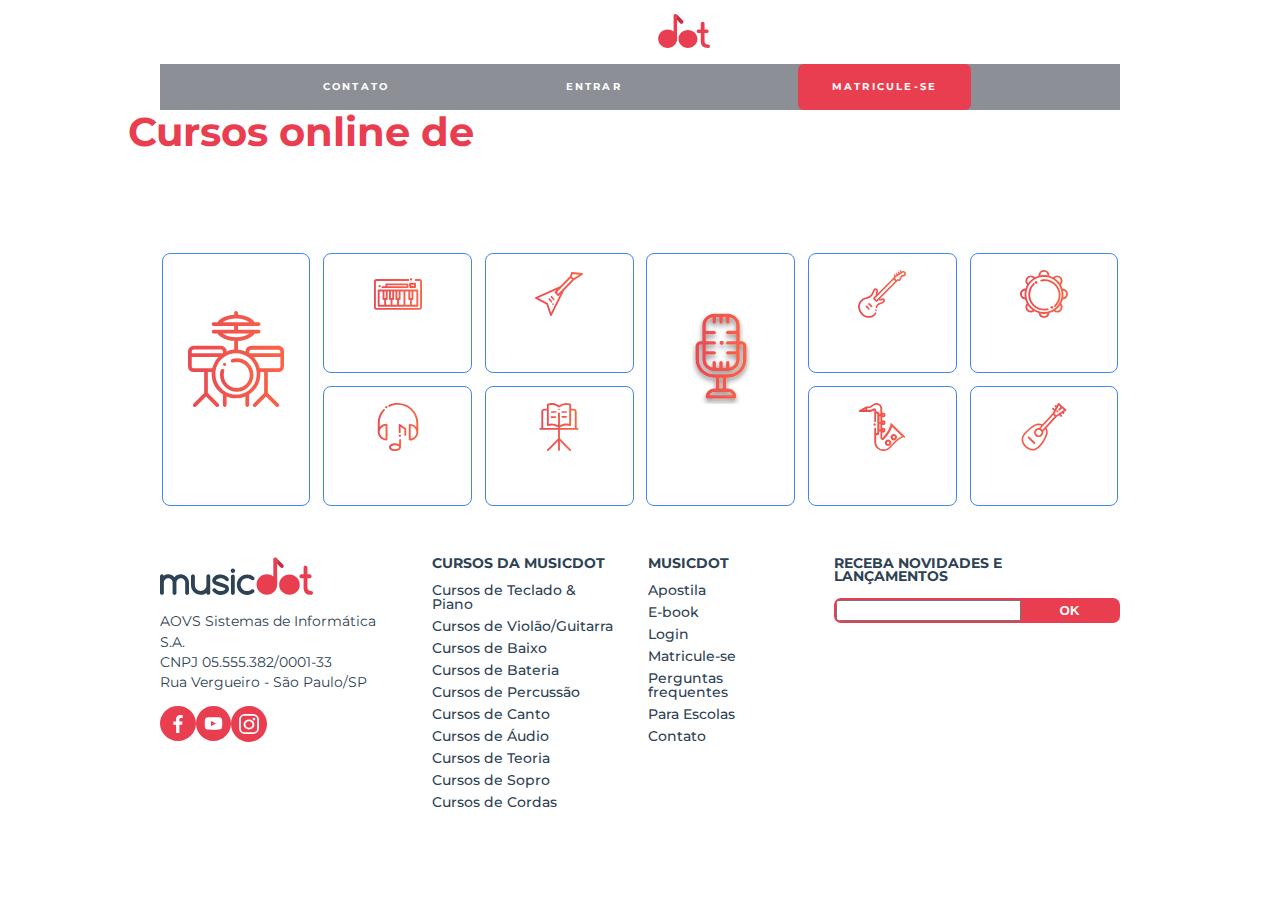
==== index.html @ 944214bb "Adição de grade de cursos" ====
<!DOCTYPE html>
<html lang="en">
  <head>
    <meta charset="UTF-8" />
    <meta http-equiv="X-UA-Compatible" content="IE=edge" />
    <meta name="viewport" content="width=device-width, initial-scale=1.0" />
    <title>MusicDot</title>
    <link rel="shortcut icon" href="img/favicon.ico" type="image/x-icon" />
    <link
      rel="stylesheet"
      href="https://fonts.googleapis.com/css?family=Montserrat:300,400,500,
    600,700,&display=block"
    />
    <link rel="stylesheet" href="css/cabecalho.css" />
    <link rel="stylesheet" href="css/rodape.css" />
    <link rel="stylesheet" href="css/container.css" />
    <link rel="stylesheet" href="css/reset.css" />
    <link rel="stylesheet" href="css/form-newsletter.css" />
    <link rel="stylesheet" href="css/cursos.css" />
  </head>

  <body>
    <!-- ############################## header ################################# -->
    <header class="cabecalho container">
      <a href="index.html">
        <img
          class="cabecalho__logo"
          src="img/musicdot-logo-light.svg"
          alt="pag inicial"
        />
      </a>

      <nav>
        <ul class="cabecalho__menu">
          <li class="cabecalho__item-menu">
            <a href="sobre.html#contato">Contato</a>
          </li>
          <li class="cabecalho__item-menu"><a href="#">Entrar</a></li>
          <li class="cabecalho__item-menu cabecalho__item-menu--matricular">
            <a href="#">Matricule-se</a>
          </li>
        </ul>
      </nav>
    </header>


    <!-- ############################## main ################################# -->
    <main>
      <section class="cursos">

        <article class="cursos__chamada --largura-grande">
          <h1 class="chamada__titulo">Cursos online de<strong class="chamada__titulo--destaque"> música</strong></h1>

          <p>Comece agora e aprenda sua primeira música em 10 minutos!</p>

          <a href="cursos.html" class="chamada__cursos__matricula botao">Matricule-se</a>
        </article>

        <nav>
          <ul class="cursos__lista">
            <li class="curso--tecladopiano"><a href="#">Teclado & Piano</a></li>
            <li class="curso--violaoguitarra"><a href="#">Violão & Guitarra</a></li>
            <li class="curso--baixo"><a href="#">Baixo</a></li>
            <li class="curso--bateria curso--destaque"><a href="#">Bateria</a></li>
            <li class="curso--percussao"><a href="#">Percussão</a></li>
            <li class="curso--canto curso--destaque2"><a href="#">Canto</a></li>
            <li class="curso--audio"><a href="#">Áudio</a></li>
            <li class="curso--teoria"><a href="#">Teoria</a></li>
            <li class="curso--sopro"><a href="#">Sopro</a></li>
            <li class="curso--cordas"><a href="#">Cordas</a></li>
          </ul>
        </nav>

      </section>
    </main>

    <!-- ############################## rodape ################################# -->
    <footer class="rodape container">
      <section class="rodape__secao rodape__secao--sobre">
        <img class="rodape__logo" src="img/logo.svg" alt="Logo da MusicDot" />
        <p class="rodape__infos-empresa">
          AOVS Sistemas de Informática S.A.
          <br />
          CNPJ 05.555.382/0001-33
          <br />
          Rua Vergueiro - São Paulo/SP
          <br />
        </p>
        <ul class="rodape__lista-midias-sociais">
          <li class="rodape__item-midias-sociais">
            <a href="https://www.facebook.com/musicdotonline">
              <img
                src="img/footer-icone-facebook.svg"
                alt="MusicDot no Facebook"
              />
            </a>
          </li>
          <li class="rodape__item-midias-sociais">
            <a href="https://www.youtube.com/user/musicdotonline">
              <img
                src="img/footer-icone-youtube.svg"
                alt="MusicDot no YouTube"
              />
            </a>
          </li>
          <li class="rodape__item-midias-sociais">
            <a href="https://www.instagram.com/musicdotonline/">
              <img src="img/footer-icone-instagram.svg" alt="Instagram" />
            </a>
          </li>
        </ul>
      </section>

      <section class="rodape__secao rodape__secao--cursos">
        <h2 class="rodape__titulo">Cursos da MusicDot</h2>
        <nav>
          <ul>
            <li class="rodape_item-lista"><a href="#">Cursos de Teclado & Piano</a></li>
            <li class="rodape_item-lista"><a href="#">Cursos de Violão/Guitarra</a></li>
            <li class="rodape_item-lista"><a href="#">Cursos de Baixo</a></li>
            <li class="rodape_item-lista"><a href="#">Cursos de Bateria</a></li>
            <li class="rodape_item-lista"><a href="#">Cursos de Percussão</a></li>
            <li class="rodape_item-lista"><a href="#">Cursos de Canto</a></li>
            <li class="rodape_item-lista"><a href="#">Cursos de Áudio</a></li>
            <li class="rodape_item-lista"><a href="#">Cursos de Teoria</a></li>
            <li class="rodape_item-lista"><a href="#">Cursos de Sopro</a></li>
            <li class="rodape_item-lista"><a href="#">Cursos de Cordas</a></li>
          </ul>
        </nav>
      </section>

      <section class="rodape__secao rodape__secao--links">
        <h2 class="rodape__titulo">MusicDot</h2>
        <nav>
          <ul>
            <li class="rodape_item-lista"><a href="#">Apostila</a></li>
            <li class="rodape_item-lista"><a href="#">E-book</a></li>
            <li class="rodape_item-lista"><a href="#">Login</a></li>
            <li class="rodape_item-lista"><a href="#">Matricule-se</a></li>
            <li class="rodape_item-lista">
              <a href="#">Perguntas frequentes</a>
            </li>
            <li class="rodape_item-lista"><a href="#">Para Escolas</a></li>
            <li class="rodape_item-lista"><a href="#">Contato</a></li>
          </ul>
        </nav>
      </section>

      <section class="rodape__secao rodape__secao--newsletter">
        <h2 class="rodape__titulo">Receba novidades e lançamentos</h2>
        <form action="#" method="get" class="form-newsletter">
          <label for="form-newsletter__label" class="form-newsletter__label">
            Seu email pessoal
          </label>

          <input
            id="email-newsletter"
            name="email-newsletter"
            type="email"
            class="form-newslett er__campo"
          />

          <button type="submit" class="form-newsletter__botao">OK</button>
        </form>
      </section>
    </footer>
  </body>
</html>
---- css/cabecalho.css ----
.cabecalho {
     position: absolute;
     top: 0;
     width: 100%;
     box-sizing: border-box;

    text-align: center;
    font-size: 0.6rem;
    font-weight: bold;
    text-transform: uppercase;
    letter-spacing: 0.23em;
    color: #fff;
}

.cabecalho__logo {
    padding: 1.5em 0;
    width: 14.5em;
}

.cabecalho__menu {
    display: flex;
    justify-content: space-evenly;
    flex-wrap: wrap;
    background-color: #272B3A87;
}

.cabecalho__item-menu {
    display: inline-block;
}

.cabecalho__item-menu a {
    display: inline-block;
    padding: 1.86em 1.42em;
    color: #FFF;
}

@media(max-width: 640px) {
    .cabecalho {
        padding-top: 0;
        padding-bottom: 0;
        display: flex;
        justify-content: space-between;
        align-items: center;
    }

    .cabecalho__logo {
        padding: 2.5em 0;
    }

    .cabecalho__menu {
        background-color: transparent;
    }
}

@media (min-width: 770px) {
    .cabecalho__item-menu--matricular {

        margin-left: 1.42em;


        border-radius: 6px;

        background-color: #e93d50;
    }

    .cabecalho__item-menu--matricular a {

        padding: 1.8em 3.5em;
    }
}
---- css/rodape.css ----
.rodape {
    padding-top: 2em;
    padding-bottom: 2em;
    text-align: center;
    font-size: 0.7rem;
}

.rodape__logo {
    width: 11.25em;
    margin-bottom: 1em;
}

.rodape__lista-midias-sociais {
    display: flex;
    justify-content: center;
}

.rodape__infos-empresa {
    line-height: 1.5;
}

.rodape__lista-midias-sociais {
    display: flex;
    justify-content: center;
    margin-top: 1em;
}

.rodape__item-midias-sociais {
    width: 2.62em;
}

.rodape__item-midias-sociais img {
    width: 100%;
}

.rodape__titulo {
    margin-bottom: 1em;
    font-size: 1.45em;
    font-weight: bold;
    text-transform: uppercase;
}

.rodape_item-lista {
    font-weight: 500;
    margin: 0.625em 0;
}

@media (max-width: 640px) {
    .rodape__secao+.rodape__secao {

        margin-top: 2em;
    }
}

@media(min-width: 640px) and (max-width: 1200px) {
    .rodape {
        display: flex;
        flex-wrap: wrap;
        justify-content: space-between;
        font-size: 1rem;
    }

    .rodape__secao--sobre,
    .rodape__secao--cursos,
    .rodape__secao--links,
    .rodape__secao--newsletter {
        width: 45%;
    }

    .rodape__secao--cursos {
        order: 1;
        margin: 0;
    }

    .rodape__secao--links {
        order: 2;
        margin: 0;
    }

    .rodape__secao--sobre {
        order: 3;
        margin-top: 2em;
    }

    .rodape__secao--newsletter {
        order: 4;
        margin-top: 2em;
    }
}

@media(min-width: 1200px) {
    .rodape {

        display: flex;

        justify-content: space-between;

        font-size: 0.85rem;


        text-align: left;
    }

    .rodape__titulo {

        font-size: 1em;
    }

    .rodape__lista-midias-sociais {

        justify-content: left;
    }

    .rodape__secao {

        margin-top: 0;
    }

    .rodape__secao+.rodape__secao {

        margin-left: 2em;
    }
}
---- css/container.css ----
.container {
    padding-left: 5%;
    padding-right: 5%;
}

@media (min-width: 1066px) {
    .container {

        padding-left: calc((100% - 960px) / 2);

        padding-right: calc((100% - 960px) / 2);
    }
}

@media (min-width: 1440px) {
    .container {

        padding-left: calc((100% - 1200px) / 2);

        padding-right: calc((100% - 1200px) / 2);
    }
}
---- css/form-newsletter.css ----
.form-newsletter {
    display: flex;
    width: 100%;
    overflow: hidden;
    box-sizing: border-box;

    border-radius: 7px;
    border: 2px solid #e93d50;
    background-color: #e93d50;
}

.form-newsletter__label {
    position: absolute;
    left: -10000px;
    width: 1px;
    height: 1px;
    overflow: hidden;
}

.form-newsletter__campo {
    padding: .6rem .4rem;
    flex-grow: 1;
    border: none;
}

.form-newsletter__botao {
    flex-grow: 1;
    border: none;

    text-transform: uppercase;
    font-weight: 600;

    background-color: #e93d50;
    color: #fff;
}
---- css/cursos.css ----
.--largura-maxima {

      width: 100%;
  }

  .--largura-grande {

      width: 80%;
  }

  .botao {

      font-size: .8rem;

      font-weight: 500;

      letter-spacing: 2.9px;

      text-transform: uppercase;

      padding: 1rem 40px;

      margin-top: .5rem;

      margin-bottom: .5rem;

      border-radius: 6px;

      transition: .25s;
  }

  .botao:hover {

      transform: translate(0, .22rem);

      transition: .25s;
  }

  .cursos {

      color: #fff;

      text-align: center;

      background-image: url(../img/home-background-mobile.png);

      background-size: cover;

      padding-top: 9.5rem;

      display: flex;

      flex-direction: column;

      align-items: center;
  }

  .cursos__chamada {

      display: flex;

      flex-direction: column;

      align-items: center;
  }

  .chamada__titulo {

      color: #e93d50;

      font-weight: 700;

      font-size: 1.2rem;

      margin-bottom: .3rem;
  }

  .chamada__titulo--destaque {

      color: #fff;
  }

  .chamada p {

      font-weight: 500;

      line-height: 1.3;

      margin: 1rem 0;
  }

  .chamada__cursos__matricula {

      color: #fff;

      background-color: #e93d50;
  }

  .cursos__lista {

      font-size: .7rem;

      font-weight: 600;

      margin-top: 1rem;

      margin-bottom: 1rem;

      display: grid;

      grid-template-columns: 7rem 7rem;

      grid-template-rows: repeat(5, 4.5rem);

      grid-gap: .5rem;
      text-align: center;
  }

  .cursos__lista li {
      border: 1px solid #4286f4;
      border-radius: 8px;
      box-sizing: border-box;
      display: flex;
      justify-content: space-around;
      align-items: center;
      background-repeat: no-repeat;
      background-size: 2rem 2rem;
      background-position: top .6rem center;
      padding-top: 2.5rem;
      transition: .25s;
  }

  .cursos__lista li:hover {
      transform: translate(0, .22rem);
      background-color: rgba(66, 134, 244, 0.337);
      transition: .25s;
  }

  .curso--tecladopiano {
      background-image: url("../img/icone-teclado-piano.svg");
  }

  .curso--violaoguitarra {
      background-image: url("../img/icones-violao-guitarra.svg");
  }

  .curso--baixo {
      background-image: url("../img/icones-baixo.svg");
  }

  .curso--bateria {
      background-image: url("../img/icones-bateria.svg");
  }

  .curso--percussao {
      background-image: url("../img/icones-percussao.svg");
  }

  .curso--canto {
      background-image: url("../img/icones-canto.svg");
  }

  .curso--audio {
      background-image: url("../img/icones-audio.svg");
  }

  .curso--teoria {
      background-image: url("../img/icones-teoria.svg");
  }

  .curso--sopro {
      background-image: url("../img/icones-sopro.svg");
  }

  .curso--cordas {
      background-image: url("../img/icone-cordas.svg");
  }

  .cursos__lista img {

      width: 2rem;

      height: 2rem;

      margin-bottom: 5px;
  }

  @media(min-width:768px) {

      .cursos {

          padding: 6rem 5% 0;

          background-image: url(../img/home-background.png);

      }


      .cursos__chamada {

          width: 300px;

          align-items: flex-start;

          align-self: flex-start;

          text-align: left;

      }


      .chamada__titulo {

          font-size: 2rem;

      }


      .chamada__cursos__matricula {

          display: none;

      }


      .cursos__lista {

          grid-template-columns: repeat(5, 7rem);

          grid-template-rows: 5.5rem 5.5rem 5.5rem;

          gap: .8rem;

      }


      .cursos__lista li {

          background-repeat: no-repeat;

          background-size: 2rem 2rem;

          background-position: top 1rem center;

          padding-top: 2.5rem;

      }


      .cursos__lista .curso--destaque {

          order: -1;

          grid-area: 1/1/span 3/3;

          padding-top: 5.5rem;

          background-size: 6rem 6rem;

          background-position: top 3.6rem center;

      }
  }

  @media(min-width:1200px) {

      .cursos {

          padding: 7rem 10% 0;

      }


      .cursos__chamada {

          width: 450px;

      }


      .chamada__titulo {

          font-size: 2.5rem;

      }


      .cursos__lista {
          grid-template-columns: repeat(6, 9.3rem);

          grid-template-rows: 7.5rem 7.5rem;

          margin-top: 1.5rem;

          margin-bottom: 1.5rem;

      }


      .cursos__lista li {

          background-repeat: no-repeat;

          background-size: 3rem 3rem;

          background-position: top 1rem center;

          padding-top: 2.5rem;

      }


      .cursos__lista .curso--destaque {

          order: -1;

          grid-area: 1/1/span 2/2;

          padding-top: 6rem;

          background-size: 6rem 6rem;

          background-position: top 3.6rem center;

      }


      .cursos__lista .curso--destaque2 {

          order: -1;

          grid-area: 1/4/span 2/5;

          padding-top: 6rem;

          background-size: 6rem 6rem;

          background-position: top 3.6rem center;

      }


      .cursos__lista p {

          font-size: .9rem;

      }



      .curso--destaque2 .imagem-destaque2 {

          width: 6rem;

          height: 6rem;

          margin-bottom: .8rem;

      }
  }

  @media(min-width:1440px) {

      .cursos__lista {

          grid-template-columns: repeat(6, 11rem);

      }
  }

  @media(min-width:1600px) {

      .cursos__lista {

          grid-template-columns: repeat(6, 13rem);

      }


      .cursos__lista img {

          width: 3rem;

          height: 3rem;

          margin-bottom: 10px;

      }

  }
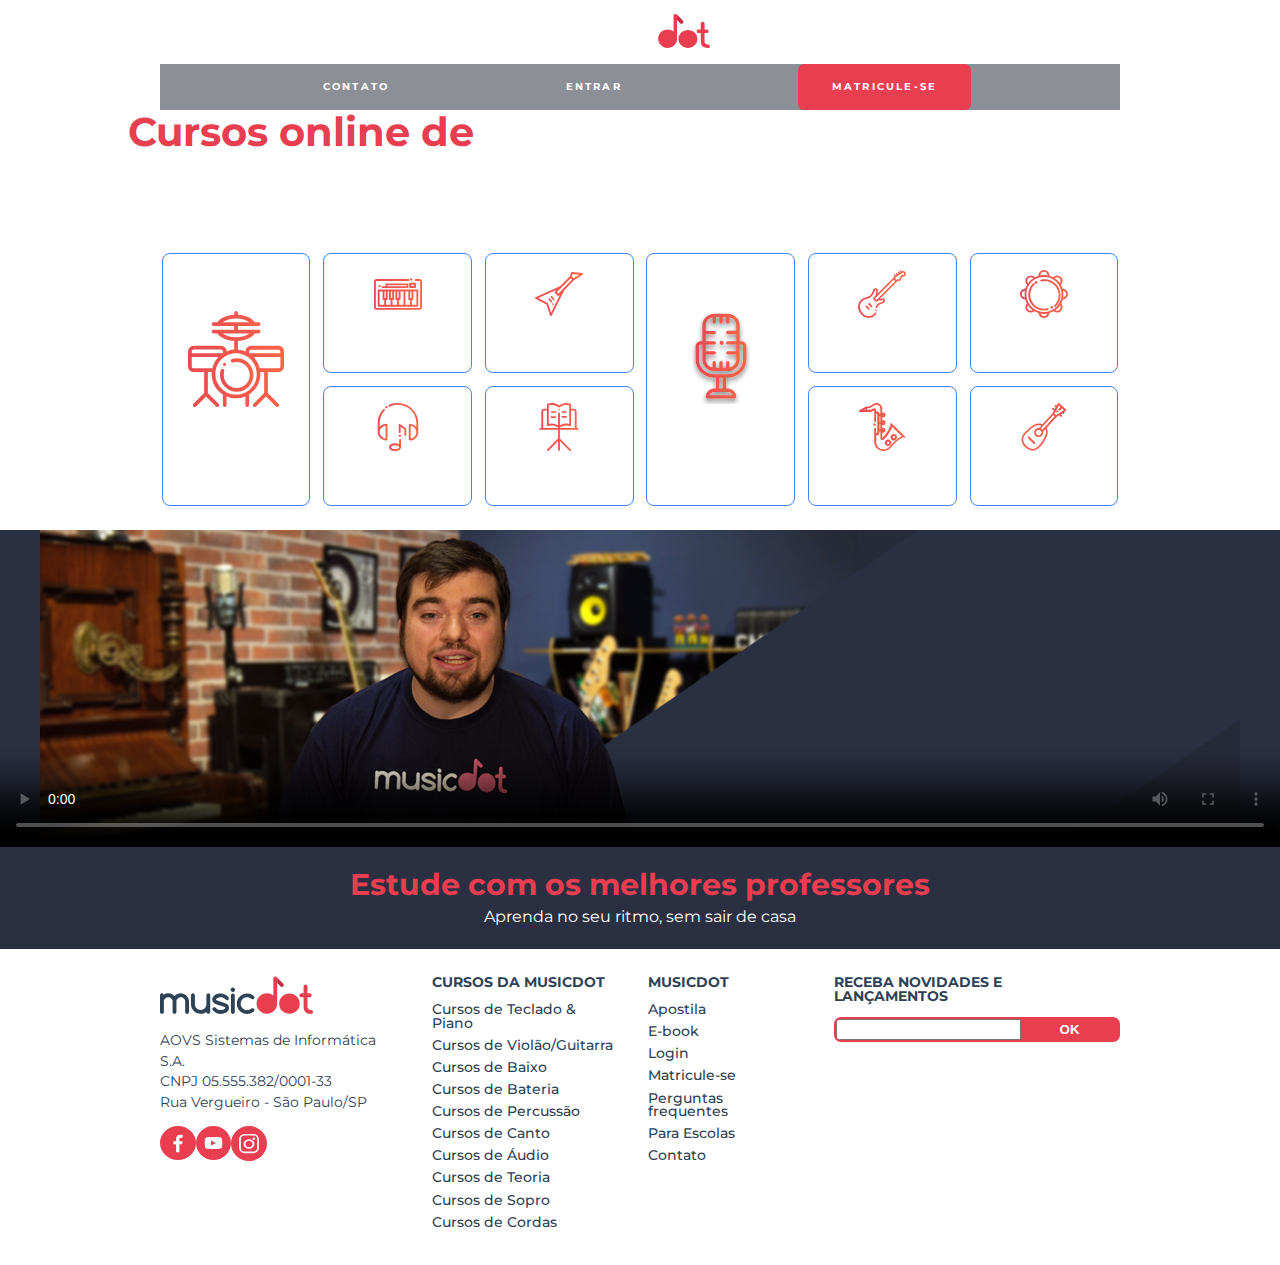
==== commit 6aea79fa: "adição de videos" ====
--- a/index.html
+++ b/index.html
@@ -17,6 +17,7 @@
     <link rel="stylesheet" href="css/reset.css" />
     <link rel="stylesheet" href="css/form-newsletter.css" />
     <link rel="stylesheet" href="css/cursos.css" />
+    <link rel="stylesheet" href="css/video.css" />
   </head>
 
   <body>
@@ -43,25 +44,33 @@
       </nav>
     </header>
 
-
     <!-- ############################## main ################################# -->
     <main>
       <section class="cursos">
-
         <article class="cursos__chamada --largura-grande">
-          <h1 class="chamada__titulo">Cursos online de<strong class="chamada__titulo--destaque"> música</strong></h1>
+          <h1 class="chamada__titulo">
+            Cursos online de<strong class="chamada__titulo--destaque">
+              música</strong
+            >
+          </h1>
 
           <p>Comece agora e aprenda sua primeira música em 10 minutos!</p>
 
-          <a href="cursos.html" class="chamada__cursos__matricula botao">Matricule-se</a>
+          <a href="cursos.html" class="chamada__cursos__matricula botao"
+            >Matricule-se</a
+          >
         </article>
 
         <nav>
           <ul class="cursos__lista">
             <li class="curso--tecladopiano"><a href="#">Teclado & Piano</a></li>
-            <li class="curso--violaoguitarra"><a href="#">Violão & Guitarra</a></li>
+            <li class="curso--violaoguitarra">
+              <a href="#">Violão & Guitarra</a>
+            </li>
             <li class="curso--baixo"><a href="#">Baixo</a></li>
-            <li class="curso--bateria curso--destaque"><a href="#">Bateria</a></li>
+            <li class="curso--bateria curso--destaque">
+              <a href="#">Bateria</a>
+            </li>
             <li class="curso--percussao"><a href="#">Percussão</a></li>
             <li class="curso--canto curso--destaque2"><a href="#">Canto</a></li>
             <li class="curso--audio"><a href="#">Áudio</a></li>
@@ -70,8 +79,31 @@
             <li class="curso--cordas"><a href="#">Cordas</a></li>
           </ul>
         </nav>
-
-      </section>
+      </section>
+<!-- #######################################videos############################### -->
+
+      <section class="video">
+        <video
+          controls
+          class="video--mobile"
+          src="video/video-promocional.mp4"
+          poster="img/video-principal-mobile.png"
+        ></video>
+
+        <video
+          controls
+          class="video--desktop"
+          src="video/video-promocional.mp4"
+          poster="img/video-principal.png"
+        ></video>
+
+        <article class="video__textos">
+          <h2 class="textos__titulo">Estude com os melhores professores</h2>
+
+          <p>Aprenda no seu ritmo, sem sair de casa</p>
+        </article>
+      </section>
+      
     </main>
 
     <!-- ############################## rodape ################################# -->
@@ -115,11 +147,17 @@
         <h2 class="rodape__titulo">Cursos da MusicDot</h2>
         <nav>
           <ul>
-            <li class="rodape_item-lista"><a href="#">Cursos de Teclado & Piano</a></li>
-            <li class="rodape_item-lista"><a href="#">Cursos de Violão/Guitarra</a></li>
+            <li class="rodape_item-lista">
+              <a href="#">Cursos de Teclado & Piano</a>
+            </li>
+            <li class="rodape_item-lista">
+              <a href="#">Cursos de Violão/Guitarra</a>
+            </li>
             <li class="rodape_item-lista"><a href="#">Cursos de Baixo</a></li>
             <li class="rodape_item-lista"><a href="#">Cursos de Bateria</a></li>
-            <li class="rodape_item-lista"><a href="#">Cursos de Percussão</a></li>
+            <li class="rodape_item-lista">
+              <a href="#">Cursos de Percussão</a>
+            </li>
             <li class="rodape_item-lista"><a href="#">Cursos de Canto</a></li>
             <li class="rodape_item-lista"><a href="#">Cursos de Áudio</a></li>
             <li class="rodape_item-lista"><a href="#">Cursos de Teoria</a></li>
--- a/css/video.css
+++ b/css/video.css
@@ -0,0 +1,125 @@
+ .video {
+
+     display: flex;
+
+     flex-direction: column;
+
+     align-items: center;
+
+     text-align: center;
+
+     color: #fff;
+
+     background-color: #2a3042;
+ }
+
+ .video--mobile {
+
+     width: 100%;
+
+     height: 8.9rem;
+ }
+
+ .video--desktop {
+
+     display: none;
+ }
+
+ .video__textos {
+
+     margin-top: 1rem;
+
+     margin-bottom: 1rem;
+
+     position: relative;
+
+     padding: 0 10%;
+
+     box-sizing: border-box;
+ }
+
+ .textos__titulo {
+
+     font-weight: 700;
+
+     font-size: 1.2rem;
+
+     margin-bottom: .3rem;
+
+     margin-bottom: .5rem;
+ }
+
+ .textos__titulo::first-line {
+
+     color: #e93d50;
+ }
+
+ @media(min-width:768px) {
+
+     .video--mobile {
+
+         display: none;
+
+     }
+
+
+     .video--desktop {
+
+         display: block;
+
+         width: 100%;
+
+         height: 12.8rem;
+
+     }
+
+
+     .textos__titulo {
+
+         font-size: 1.5rem;
+
+     }
+ }
+
+ @media(min-width:1200px) {
+
+     .video--desktop {
+
+         height: 19.8rem;
+
+     }
+
+
+     .video__textos {
+
+         margin-top: 1.5rem;
+
+         margin-bottom: 1.5rem;
+
+     }
+
+
+     .video__textos::before {
+
+         width: 5rem;
+
+         height: 5rem;
+
+     }
+
+
+     .textos__titulo {
+
+         font-size: 1.9rem;
+
+     }
+ }
+
+ @media(min-width:1600px) {
+
+     .video--desktop {
+
+         height: 26.8rem;
+
+     }
+ }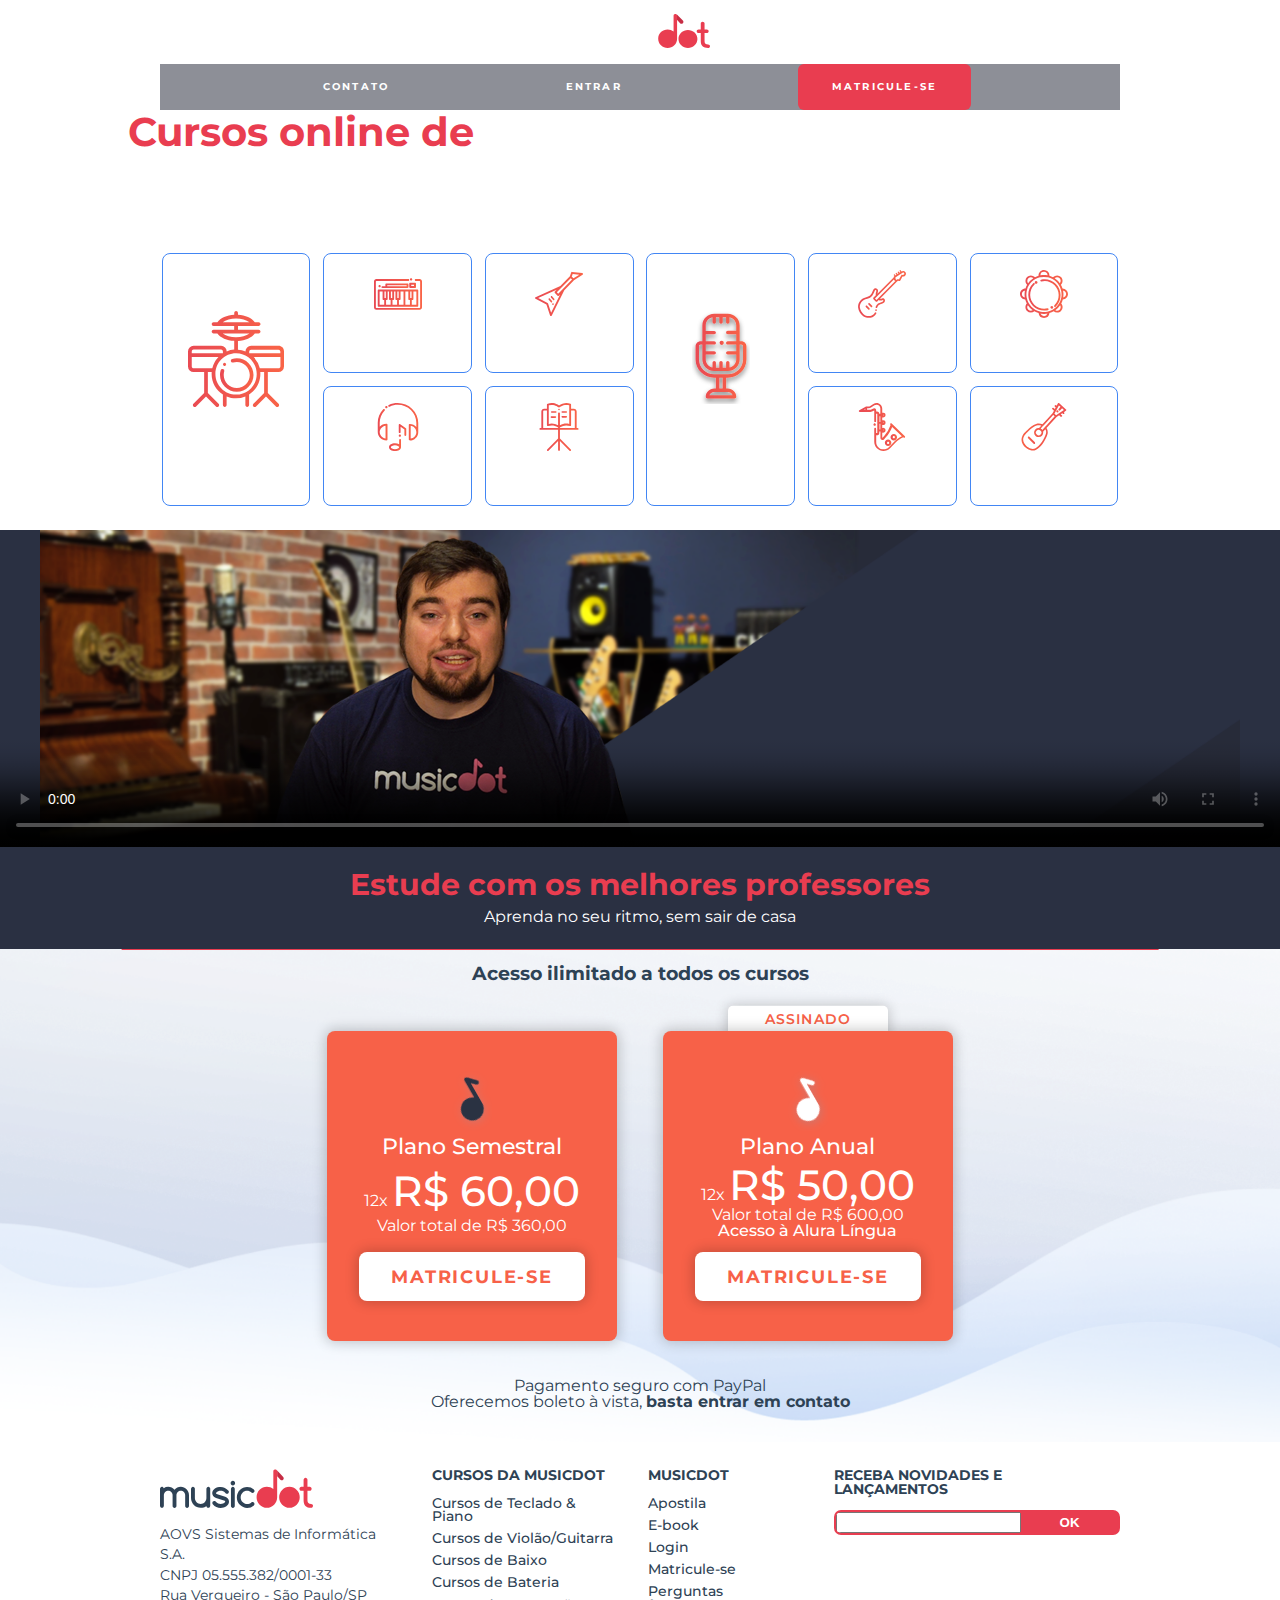
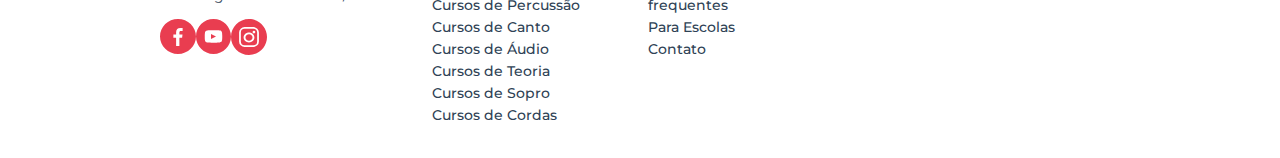
==== commit 57efcbf2: "adição de planos" ====
--- a/index.html
+++ b/index.html
@@ -18,6 +18,7 @@
     <link rel="stylesheet" href="css/form-newsletter.css" />
     <link rel="stylesheet" href="css/cursos.css" />
     <link rel="stylesheet" href="css/video.css" />
+    <link rel="stylesheet" href="css/planos.css">
   </head>
 
   <body>
@@ -103,6 +104,51 @@
           <p>Aprenda no seu ritmo, sem sair de casa</p>
         </article>
       </section>
+
+      <section class="planos">
+        
+        <h2 class="planos__titulo">Acesso ilimitado a todos os cursos</h2>
+        
+        <article class="cards__planoanual">
+        
+        <span class="plano--destaque">  Assinado</span>
+        
+        <div class="planos__card card--anual">
+        
+        <h3 class="plano__titulo">Plano Anual</h3>
+        
+        <p>12x <span class="valor--destaque">R$ 50,00</span></p>
+        
+        <p>Valor total de R$ 600,00</p>
+        
+        <span>Acesso à Alura Língua</span>
+        
+        <a href="cursos.html" class="cards__botao botao">Matricule-se</a>
+        
+        </div>
+        
+        </article>
+        
+        <article class="planos__card card--semestral">
+        
+        <h3 class="plano__titulo">Plano Semestral</h3>
+        
+        <p>12x <span class="valor--destaque">R$ 60,00</span></p>
+        
+        <p>Valor total de R$ 360,00</p>
+        
+        <a href="cursos.html" class="cards__botao botao">Matricule-se</a>
+        
+        </article>
+        
+        <article class="planos__pagamentos">
+        
+        <p>Pagamento seguro com PayPal</p>
+        
+        <p>Oferecemos boleto à vista, <a href="#">basta entrar em contato</a></p>
+        
+        </article>
+        </section>
       
     </main>
 
--- a/css/planos.css
+++ b/css/planos.css
@@ -0,0 +1,342 @@
+.planos {
+    
+    background-image: url(../img/planos-background-mobile.png);
+    
+    background-size: cover;
+    
+    background-repeat: no-repeat;
+    
+    text-align: center;
+    
+    padding-top: 15px;
+    
+    padding-bottom: 1.8rem;
+    
+    display: grid;
+    
+    justify-items: center;
+    
+    position: relative;
+    }
+    
+    .planos::before {
+    
+    content: "";
+    
+    width: 81%;
+    
+    height: .1rem;
+    
+    background-color: #e93d50;
+    
+    position: absolute;
+    
+    top: 0;
+    
+    left: 50%;
+
+    transform: translate(-50%, 0);
+    }
+    
+    .planos__titulo {
+    
+    font-size: .85rem;
+    
+    font-weight: 700;
+    
+    margin-bottom: 2rem;
+    }
+    
+    .planos__card {
+    
+    background-color: #f76148;
+    
+    border-radius: 8px;
+    
+    margin-bottom: 1.3rem;
+    
+    color: #fff;
+    
+    padding: 4rem 1rem 1rem;
+    
+    display: flex;
+    
+    flex-direction: column;
+    
+    align-items: center;
+    
+    box-shadow: 0 0 .8rem .1rem rgba(0, 0, 0, .2);
+    
+    background-repeat: no-repeat;
+    
+    background-size: 1.7rem;
+    
+    background-position: top 1.5rem center;
+    }
+    
+    .card--anual {
+    
+    background-image: url(../img/simbolo-musidot-branco.svg);
+    }
+    
+    .card--semestral {
+    
+    background-image: url(../img/simbolo-musidot-dark.svg);
+    }
+    
+    .plano__titulo {
+    
+    margin: 8px 0;
+    }
+    
+    .planos__card p  p {
+    
+    font-weight: 300;
+    
+    margin-top: .2rem;
+    
+    letter-spacing: 1.5px;
+    }
+    
+    .plano__titulo, .plano__titulo  p {
+    
+    font-size: 1rem;
+    
+    font-weight: 500;
+    }
+    
+    .valor--destaque {
+    
+    font-size: 2rem;
+    
+    font-weight: 700;
+    }
+    
+    .planos__card span {
+    
+    font-weight: 500;
+    }
+    
+    .cards__botao {
+    
+    color: #f76148;
+    
+    text-transform: uppercase;
+    
+    letter-spacing: 1.8px;
+    
+    font-weight: 600;
+    
+    border-radius: 8px;
+    
+    margin-top: .8rem;
+
+    padding: 1rem 2rem;
+    
+    background-color: #fff;
+    
+    box-shadow: 0 0 .8rem .1rem rgba(0, 0, 0, .2);
+    }
+    
+    .card--anual {
+    
+    position: relative;
+    
+    z-index: 2;
+    }
+    
+    .plano--destaque {
+    
+    color: #f76148;
+    
+    font-weight: 600;
+    
+    text-transform: uppercase;
+    
+    letter-spacing: 1.1px;
+    
+    width: 8rem;
+    
+    padding: .4rem 0 .8rem;
+    
+    border-radius: 5px;
+    
+    box-shadow: 0 0 .8rem .05rem rgba(0, 0, 0, .2);
+    
+    background-color: #fff;
+    
+    position: absolute;
+    
+    transform: translate(-50%, -65%);
+    
+    z-index: 1;
+    }
+    
+    .card--anual p  p, .card--semestral p  p {
+    
+    margin-bottom: 1rem;
+    }
+    
+    .planos > p {
+    
+    width: 250px;
+    
+    font-size: .6rem;
+    
+    font-weight: 600;
+    
+    line-height: 18px;
+    }
+    
+    .planos a {
+    
+    font-weight: 700;
+    }
+    
+    
+    @media(min-width:768px) {
+    
+    .planos {
+    
+    grid-template-columns: 20rem 20rem;
+    
+    grid-template-areas:
+    
+    "header header"
+    
+    "card1 card2"
+    
+    "footer footer";
+    
+    gap: 1rem;
+    
+    justify-content: center;
+    
+    padding-bottom: 2rem;
+    
+    background-image: url(../img/planos-background.png);
+    
+    background-size: cover;
+    
+    }
+    
+    
+    .planos__titulo {
+    
+    grid-area: header;
+    
+    }
+    
+    
+    .cards__planoanual {
+    
+    grid-area: card2;
+    
+    }
+    
+    .card--semestral {
+    
+    grid-area: card1;
+    
+    }
+    
+    
+    .planos__pagamentos {
+    
+    grid-column-end: span 2;
+    
+    }
+    
+    
+    .planos--maisassinado {
+    
+    font-size: .8rem;
+    
+    }
+    
+    
+    .planos__card {
+    
+    padding: 6rem 2rem 2rem;
+    
+    justify-content: space-between;
+    
+    background-size: 2.5rem;
+    
+    background-position: top 2.5rem center;
+    
+    }
+    
+    
+    .planos__card img {
+    
+    width: 2.5rem;
+    
+    }
+    
+    
+    .plano__titulo, .plano__titulo  p {
+    
+    font-size: 1.4rem;
+    
+    font-weight: 500;
+    
+    }
+    
+    
+    .valor--destaque {
+    
+    font-size: 2.6rem;
+    
+    font-weight: 700;
+    
+    }
+    
+    
+    .plano--destaque {
+    
+    font-size: .6rem;
+    
+    }
+    
+    
+    .cards__botao {
+    
+    font-size: 1.1rem;
+    
+    transition: .25s;
+    
+    }
+    
+    
+    .planos > p {
+    
+    font-size: .9rem;
+    
+    font-weight: 600;
+    
+    line-height: 18px;
+    
+    }
+    }
+    
+    @media(min-width:1200px) {
+    
+    .planos__titulo {
+    
+    font-size: 1.2rem;
+    
+    }
+    
+    
+    .plano--destaque {
+    
+    font-size: .9rem;
+    
+    width: 10rem;
+    
+    transform: translate(-50%, -75%);
+    
+    }
+    
+    }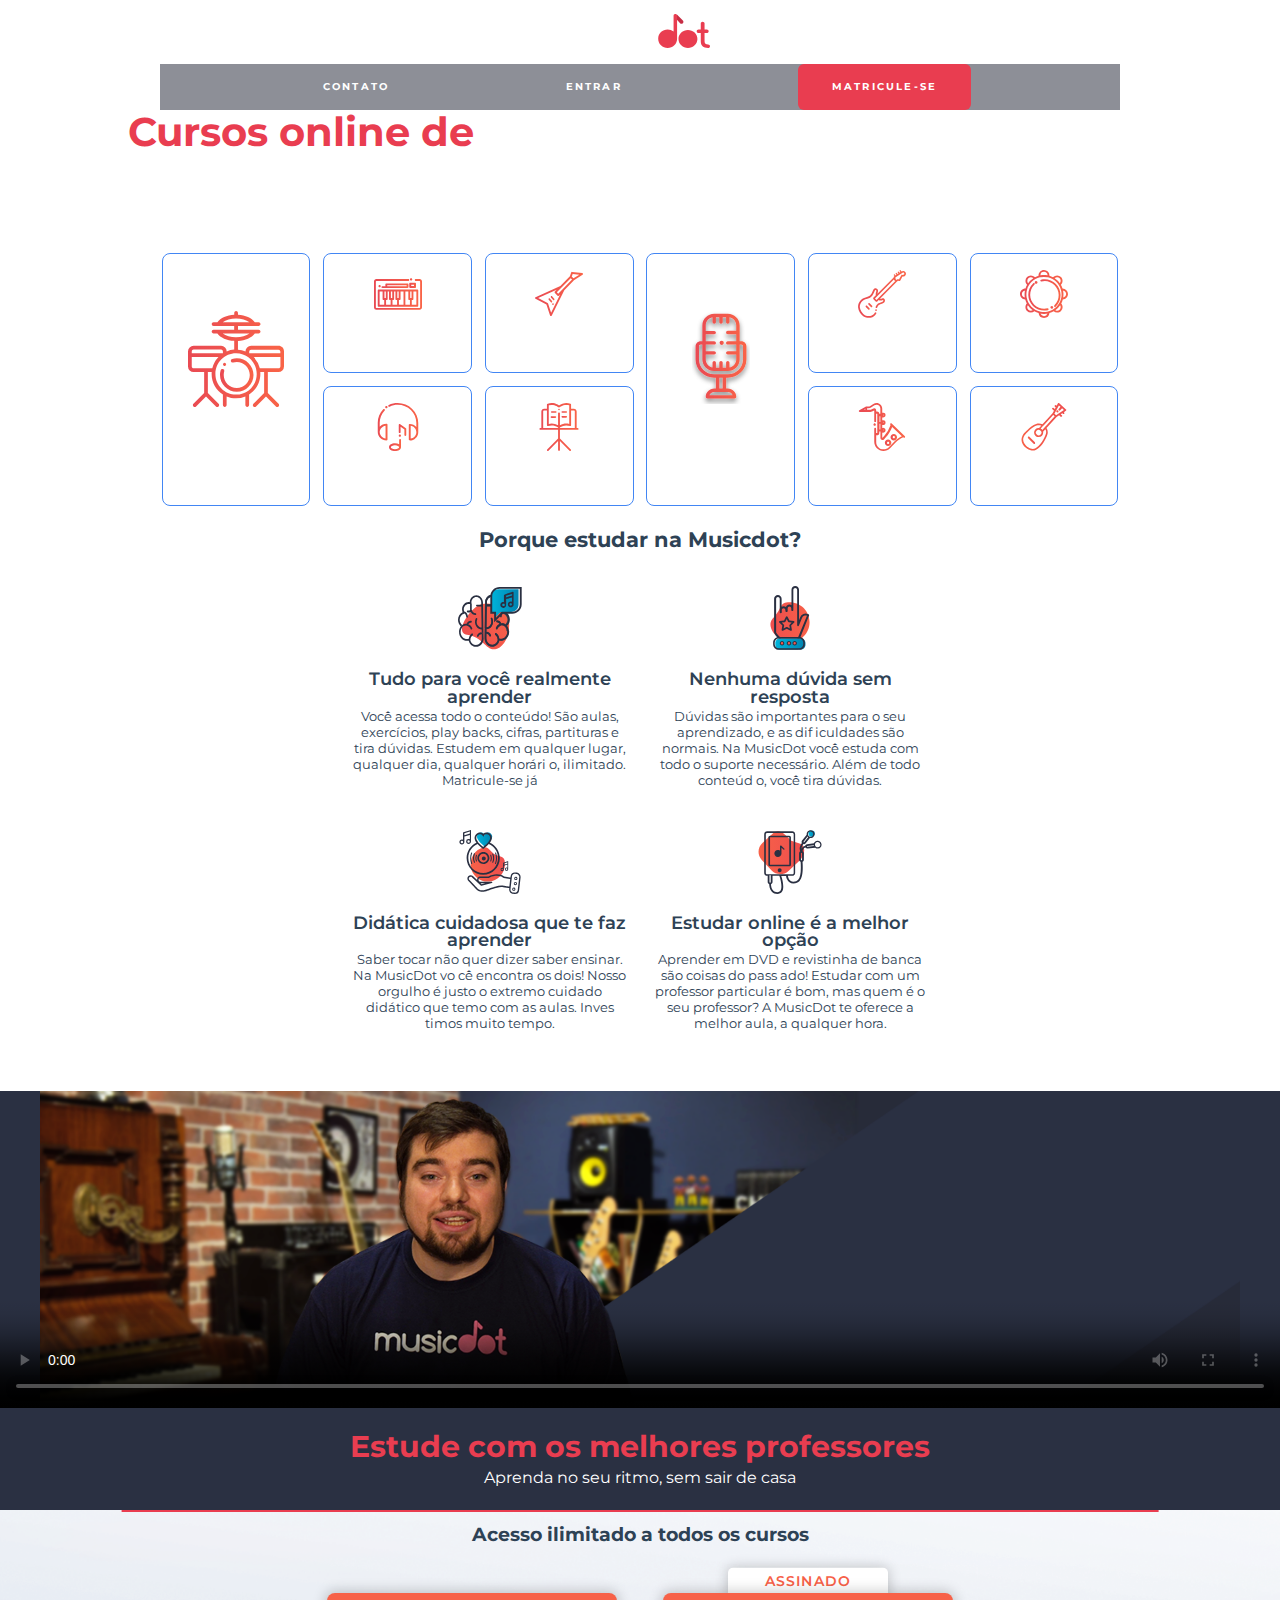
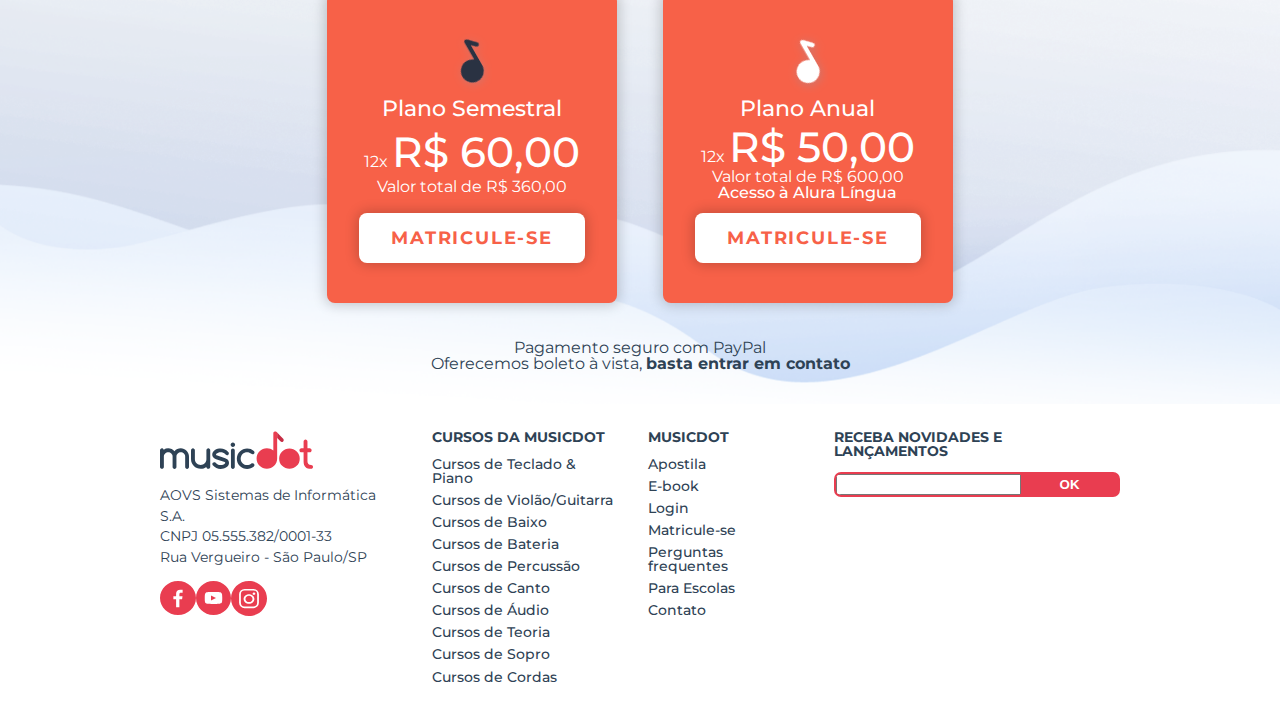
==== commit cefad201: "Adição de Beneficios" ====
--- a/index.html
+++ b/index.html
@@ -18,7 +18,8 @@
     <link rel="stylesheet" href="css/form-newsletter.css" />
     <link rel="stylesheet" href="css/cursos.css" />
     <link rel="stylesheet" href="css/video.css" />
-    <link rel="stylesheet" href="css/planos.css">
+    <link rel="stylesheet" href="css/planos.css" />
+    <link rel="stylesheet" href="css/beneficios.css" />
   </head>
 
   <body>
@@ -81,7 +82,55 @@
           </ul>
         </nav>
       </section>
-<!-- #######################################videos############################### -->
+
+      <section class="beneficios">
+        <h2 class="beneficios__titulo">Porque estudar na Musicdot?</h2>
+
+        <ul class="beneficios__lista">
+          <li class="beneficio--paravoce">
+            <h3 class="beneficio__titulo">Tudo para você realmente aprender</h3>
+
+            <p class="beneficio__texto">
+              Você acessa todo o conteúdo! São aulas, exercícios, play backs,
+              cifras, partituras e tira dúvidas. Estudem em qualquer lugar,
+              qualquer dia, qualquer horári o, ilimitado. Matricule-se já
+            </p>
+          </li>
+
+          <li class="beneficio--duvidas">
+            <h3 class="beneficio__titulo">Nenhuma dúvida sem resposta</h3>
+
+            <p class="beneficio__texto">
+              Dúvidas são importantes para o seu aprendizado, e as dif iculdades
+              são normais. Na MusicDot você estuda com todo o suporte
+              necessário. Além de todo conteúd o, você tira dúvidas.
+            </p>
+          </li>
+
+          <li class="beneficio--didatica">
+            <h3 class="beneficio__titulo">
+              Didática cuidadosa que te faz aprender
+            </h3>
+
+            <p class="beneficio__texto">
+              Saber tocar não quer dizer saber ensinar. Na MusicDot vo cê
+              encontra os dois! Nosso orgulho é justo o extremo cuidado didático
+              que temo com as aulas. Inves timos muito tempo.
+            </p>
+          </li>
+
+          <li class="beneficio--online">
+            <h3 class="beneficio__titulo">Estudar online é a melhor opção</h3>
+
+            <p class="beneficio__texto">
+              Aprender em DVD e revistinha de banca são coisas do pass ado!
+              Estudar com um professor particular é bom, mas quem é o seu
+              professor? A MusicDot te oferece a melhor aula, a qualquer hora.
+            </p>
+          </li>
+        </ul>
+      </section>
+      <!-- #######################################videos############################### -->
 
       <section class="video">
         <video
@@ -106,50 +155,42 @@
       </section>
 
       <section class="planos">
-        
         <h2 class="planos__titulo">Acesso ilimitado a todos os cursos</h2>
-        
+
         <article class="cards__planoanual">
-        
-        <span class="plano--destaque">  Assinado</span>
-        
-        <div class="planos__card card--anual">
-        
-        <h3 class="plano__titulo">Plano Anual</h3>
-        
-        <p>12x <span class="valor--destaque">R$ 50,00</span></p>
-        
-        <p>Valor total de R$ 600,00</p>
-        
-        <span>Acesso à Alura Língua</span>
-        
-        <a href="cursos.html" class="cards__botao botao">Matricule-se</a>
-        
-        </div>
-        
-        </article>
-        
+          <span class="plano--destaque"> Assinado</span>
+
+          <div class="planos__card card--anual">
+            <h3 class="plano__titulo">Plano Anual</h3>
+
+            <p>12x <span class="valor--destaque">R$ 50,00</span></p>
+
+            <p>Valor total de R$ 600,00</p>
+
+            <span>Acesso à Alura Língua</span>
+
+            <a href="cursos.html" class="cards__botao botao">Matricule-se</a>
+          </div>
+        </article>
+
         <article class="planos__card card--semestral">
-        
-        <h3 class="plano__titulo">Plano Semestral</h3>
-        
-        <p>12x <span class="valor--destaque">R$ 60,00</span></p>
-        
-        <p>Valor total de R$ 360,00</p>
-        
-        <a href="cursos.html" class="cards__botao botao">Matricule-se</a>
-        
-        </article>
-        
+          <h3 class="plano__titulo">Plano Semestral</h3>
+
+          <p>12x <span class="valor--destaque">R$ 60,00</span></p>
+
+          <p>Valor total de R$ 360,00</p>
+
+          <a href="cursos.html" class="cards__botao botao">Matricule-se</a>
+        </article>
+
         <article class="planos__pagamentos">
-        
-        <p>Pagamento seguro com PayPal</p>
-        
-        <p>Oferecemos boleto à vista, <a href="#">basta entrar em contato</a></p>
-        
-        </article>
-        </section>
-      
+          <p>Pagamento seguro com PayPal</p>
+
+          <p>
+            Oferecemos boleto à vista, <a href="#">basta entrar em contato</a>
+          </p>
+        </article>
+      </section>
     </main>
 
     <!-- ############################## rodape ################################# -->
--- a/css/beneficios.css
+++ b/css/beneficios.css
@@ -0,0 +1,124 @@
+.beneficios {
+
+    text-align: center;
+
+    margin-bottom: 2rem;
+
+    padding: 0 10%;
+
+    display: flex;
+
+    flex-direction: column;
+
+    align-items: center;
+}
+
+.beneficios__titulo {
+
+    font-size: 1rem;
+
+    font-weight: 700;
+}
+
+.beneficios__lista li {
+
+    padding-top: 5.5rem;
+    background-repeat: no-repeat;
+
+    background-size: 4rem 4rem;
+
+    background-position: top 20px center;
+}
+
+.beneficio--paravoce {
+
+    background-image: url(../img/icone-beneficios-tudo-para-voce.svg);
+}
+
+.beneficio--duvidas {
+
+    background-image: url(../img/icone-beneficios-nenhuma-duvida.svg);
+}
+
+.beneficio--didatica {
+
+    background-image: url(../img/icone-beneficios-didatica-cuidadosa.svg);
+}
+
+.beneficio--online {
+
+    background-image: url(../img/icone-beneficios-online.svg);
+}
+
+.beneficio__titulo {
+
+    font-size: .8rem;
+
+    font-weight: 600;
+
+    margin-top: 1rem;
+
+    margin-bottom: .2rem;
+}
+
+.beneficio__texto {
+
+    line-height: 1rem;
+}
+
+@media(min-width:768px) {
+
+    .beneficios {
+
+        margin-bottom: 3.7rem;
+
+    }
+
+
+    .beneficios__lista {
+
+        display: grid;
+
+        grid-template-columns: 17.5rem 17.5rem;
+
+        gap: 1rem;
+
+    }
+
+
+    .beneficios__titulo {
+
+        margin-bottom: 1rem;
+
+    }
+
+
+    .beneficio__titulo {
+
+        font-size: 1.1rem;
+
+    }
+
+
+    .beneficio__texto {
+
+        font-size: .8rem;
+
+    }
+}
+
+@media(min-width:1200px) {
+
+    .beneficios__titulo {
+
+        font-size: 1.3rem;
+
+    }
+
+
+    .beneficios__lista {
+
+        gap: 1.3rem;
+
+    }
+}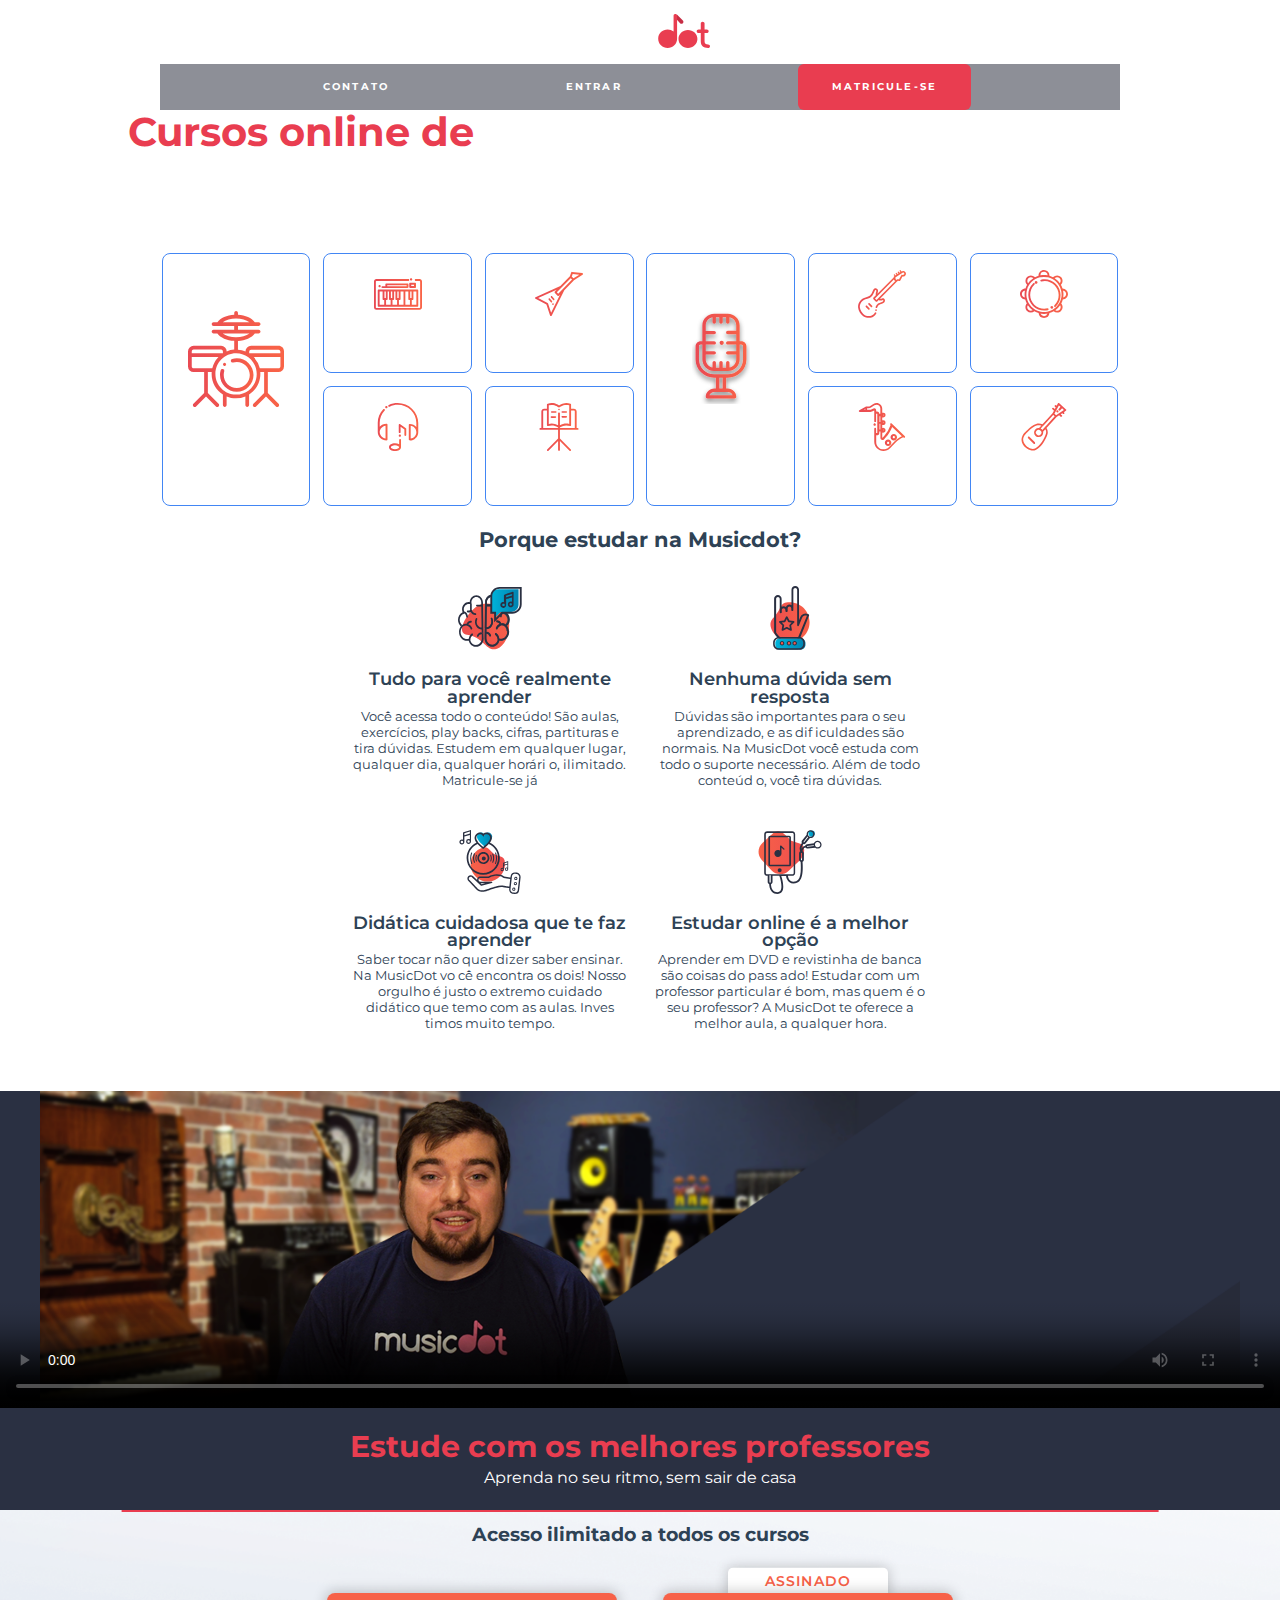
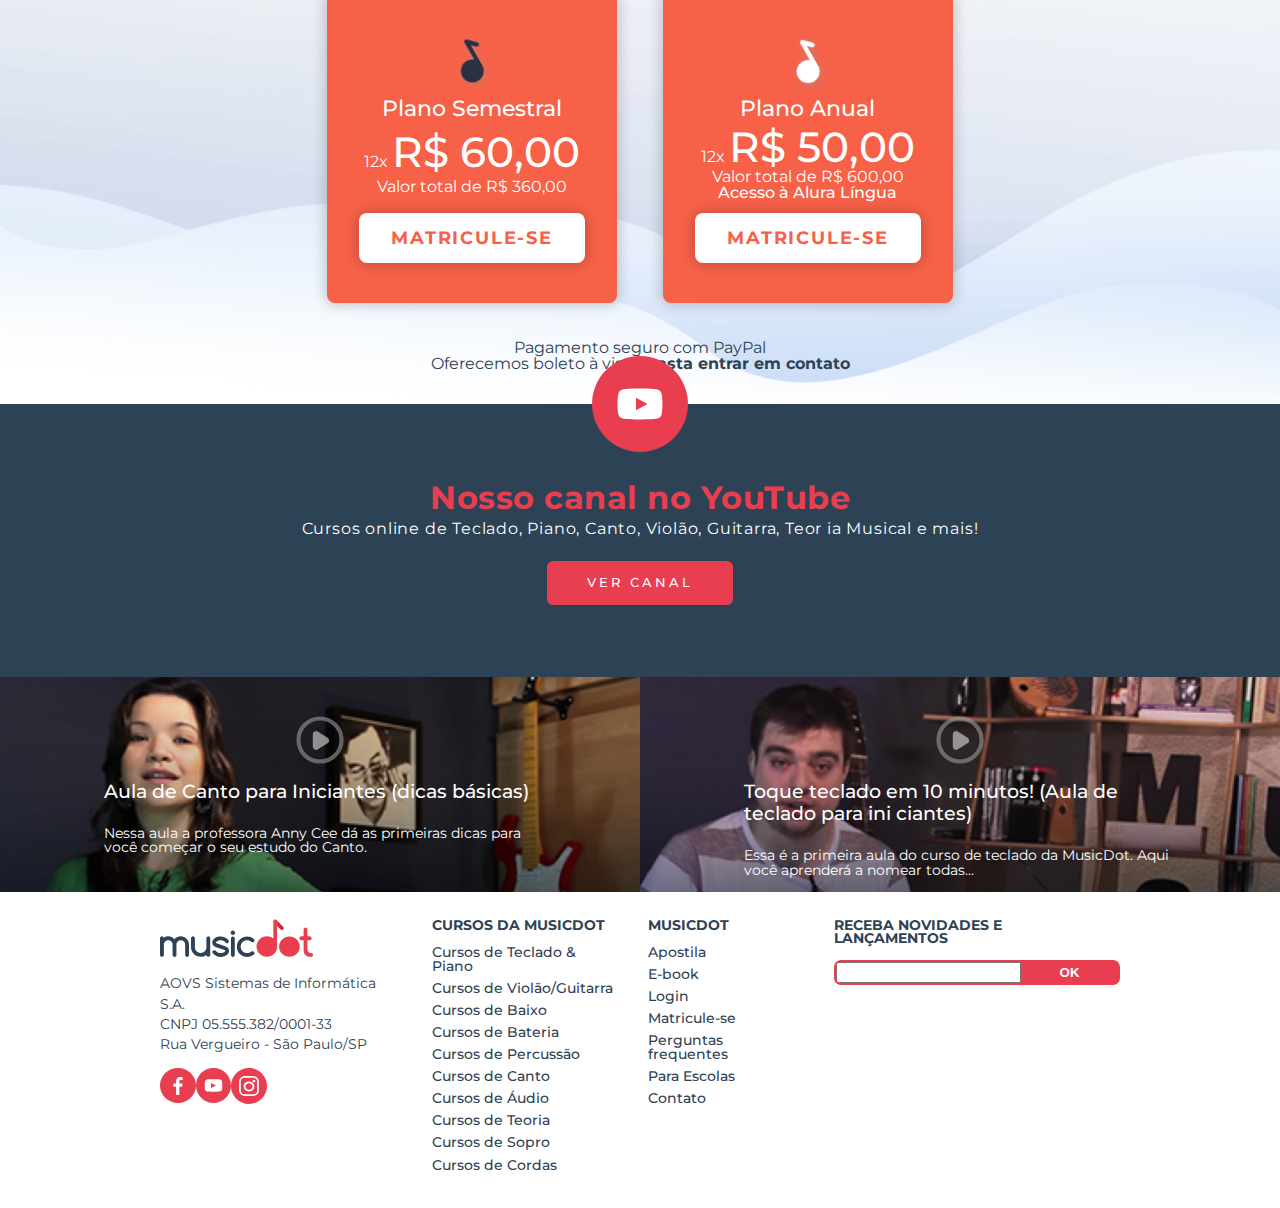
==== commit b7d60bc8: "Chamada Youtube" ====
--- a/index.html
+++ b/index.html
@@ -20,6 +20,7 @@
     <link rel="stylesheet" href="css/video.css" />
     <link rel="stylesheet" href="css/planos.css" />
     <link rel="stylesheet" href="css/beneficios.css" />
+    <link rel="stylesheet" href="css/chamada-youtube.css" />
   </head>
 
   <body>
@@ -189,6 +190,51 @@
           <p>
             Oferecemos boleto à vista, <a href="#">basta entrar em contato</a>
           </p>
+        </article>
+      </section>
+
+      <section class="chamada__youtube">
+        <article
+          class="chamada__youtube__canal youtube__informacao icone--youtube --largura-gra nde"
+        >
+          <h2 class="canal__titulo">Nosso canal no YouTube</h2>
+
+          <p class="canal__texto">
+            Cursos online de Teclado, Piano, Canto, Violão, Guitarra, Teor ia
+            Musical e mais!
+          </p>
+
+          <a
+            href="https://www.youtube.com/user/musicdotonline"
+            class="canal__button botao"
+            >Ver Canal</a
+          >
+        </article>
+
+        <article class="chamada__youtube__canal chamada__youtube--video1">
+          <a class="video__descricao" href="#">
+            <h2 class="descricao__titulo">
+              Aula de Canto para Iniciantes (dicas básicas)
+            </h2>
+
+            <p class="descricao__texto">
+              Nessa aula a professora Anny Cee dá as primeiras dicas para você
+              começar o seu estudo do Canto.
+            </p>
+          </a>
+        </article>
+
+        <article class="chamada__youtube__canal chamada__youtube--video2">
+          <a class="video__descricao" href="#">
+            <h2 class="descricao__titulo">
+              Toque teclado em 10 minutos! (Aula de teclado para ini ciantes)
+            </h2>
+
+            <p class="descricao__texto">
+              Essa é a primeira aula do curso de teclado da MusicDot. Aqui você
+              aprenderá a nomear todas...
+            </p>
+          </a>
         </article>
       </section>
     </main>
--- a/css/chamada-youtube.css
+++ b/css/chamada-youtube.css
@@ -0,0 +1,258 @@
+.chamada__youtube {
+
+    background-color: #2e4255;
+
+    display: grid;
+
+    justify-items: center;
+}
+
+.chamada__youtube__canal {
+
+    color: #fff;
+
+    display: flex;
+
+    flex-direction: column;
+
+    align-items: center;
+
+    text-align: center;
+
+    padding: 1.2rem 2rem .9rem;
+
+    position: relative;
+
+    box-sizing: border-box;
+}
+
+.icone--youtube::before {
+
+    content: "";
+
+    width: 3rem;
+
+    height: 3rem;
+
+    background-image: url(../img/icone-youtube.svg);
+
+    background-size: 100%;
+
+    background-repeat: no-repeat;
+
+    position: absolute;
+
+    top: 0;
+
+    left: 50%;
+
+    transform: translate(-50%, -50%);
+}
+
+.canal__titulo {
+
+    color: #e93d50;
+
+    font-size: 1rem;
+
+    font-weight: 700;
+
+    margin-top: .9rem;
+
+    margin-bottom: .1rem;
+
+    letter-spacing: .5px;
+}
+
+.canal__texto {
+    font-size: .6rem;
+
+    letter-spacing: .8px;
+
+    line-height: 12px;
+
+    margin-bottom: 1rem;
+}
+
+.canal__button {
+
+    color: #fff;
+
+    background-color: #e93d50;
+}
+
+.video__descricao {
+
+    width: 85%;
+}
+
+.descricao__titulo {
+
+    font-size: .9rem;
+
+    font-weight: 500;
+
+    line-height: 15px;
+
+    margin-bottom: .5rem;
+}
+
+.descricao__titulo::before {
+
+    content: "";
+
+    width: 3rem;
+
+    height: 3rem;
+
+    background-image: url(../img/play-button.svg);
+
+    background-size: 100%;
+
+    display: block;
+
+    margin: 1.2rem auto 1rem;
+}
+
+.chamada__youtube--video1 {
+
+    background-image: url(../img/videos-thumbnail-video1.png);
+}
+
+.chamada__youtube--video2 {
+
+    background-image: url(../img/videos-thumbnail-video2.png);
+}
+
+.chamada__youtube--video1,
+.chamada__youtube--video2 {
+
+    background-size: cover;
+
+    width: 100%;
+}
+
+@media(min-width:768px) {
+
+    .chamada__youtube {
+
+        grid-template-columns: 1fr 1fr;
+
+        grid-template-areas:
+
+            "chamada chamada"
+
+            "video1 video2";
+
+    }
+
+
+    .youtube__informacao {
+
+        padding: 2rem 17%;
+
+        box-sizing: border-box;
+
+        grid-area: chamada;
+
+    }
+
+
+    .--icone-youtube::before {
+
+        width: 5rem;
+
+        height: 5rem;
+
+    }
+
+    .chamada__youtube--video1 {
+
+        grid-area: video1;
+
+    }
+
+
+    .chamada__youtube--video2 {
+
+        grid-area: video2;
+
+    }
+
+
+    .canal__titulo {
+
+        font-size: 1.5rem;
+
+    }
+
+
+    .descricao__texto {
+
+        font-size: .8rem;
+
+    }
+}
+
+@media(min-width:1200px) {
+
+    .youtube__informacao {
+
+        padding: 4rem 20%;
+
+    }
+
+
+    .icone--youtube::before {
+
+        width: 6rem;
+
+        height: 6rem;
+
+    }
+
+
+    .canal__titulo {
+
+        font-size: 2rem;
+
+        margin-bottom: .4rem;
+
+    }
+
+
+    .canal__texto {
+
+        font-size: 1rem;
+
+        line-height: 1rem;
+
+    }
+
+
+    .video__descricao {
+
+        width: 75%;
+
+        text-align: left;
+
+    }
+
+
+    .descricao__titulo {
+
+        font-size: 1.2rem;
+
+        line-height: 1.4rem;
+
+        margin-bottom: 1.5rem;
+
+    }
+
+
+    .descricao__texto {
+
+        font-size: .9rem;
+
+    }
+}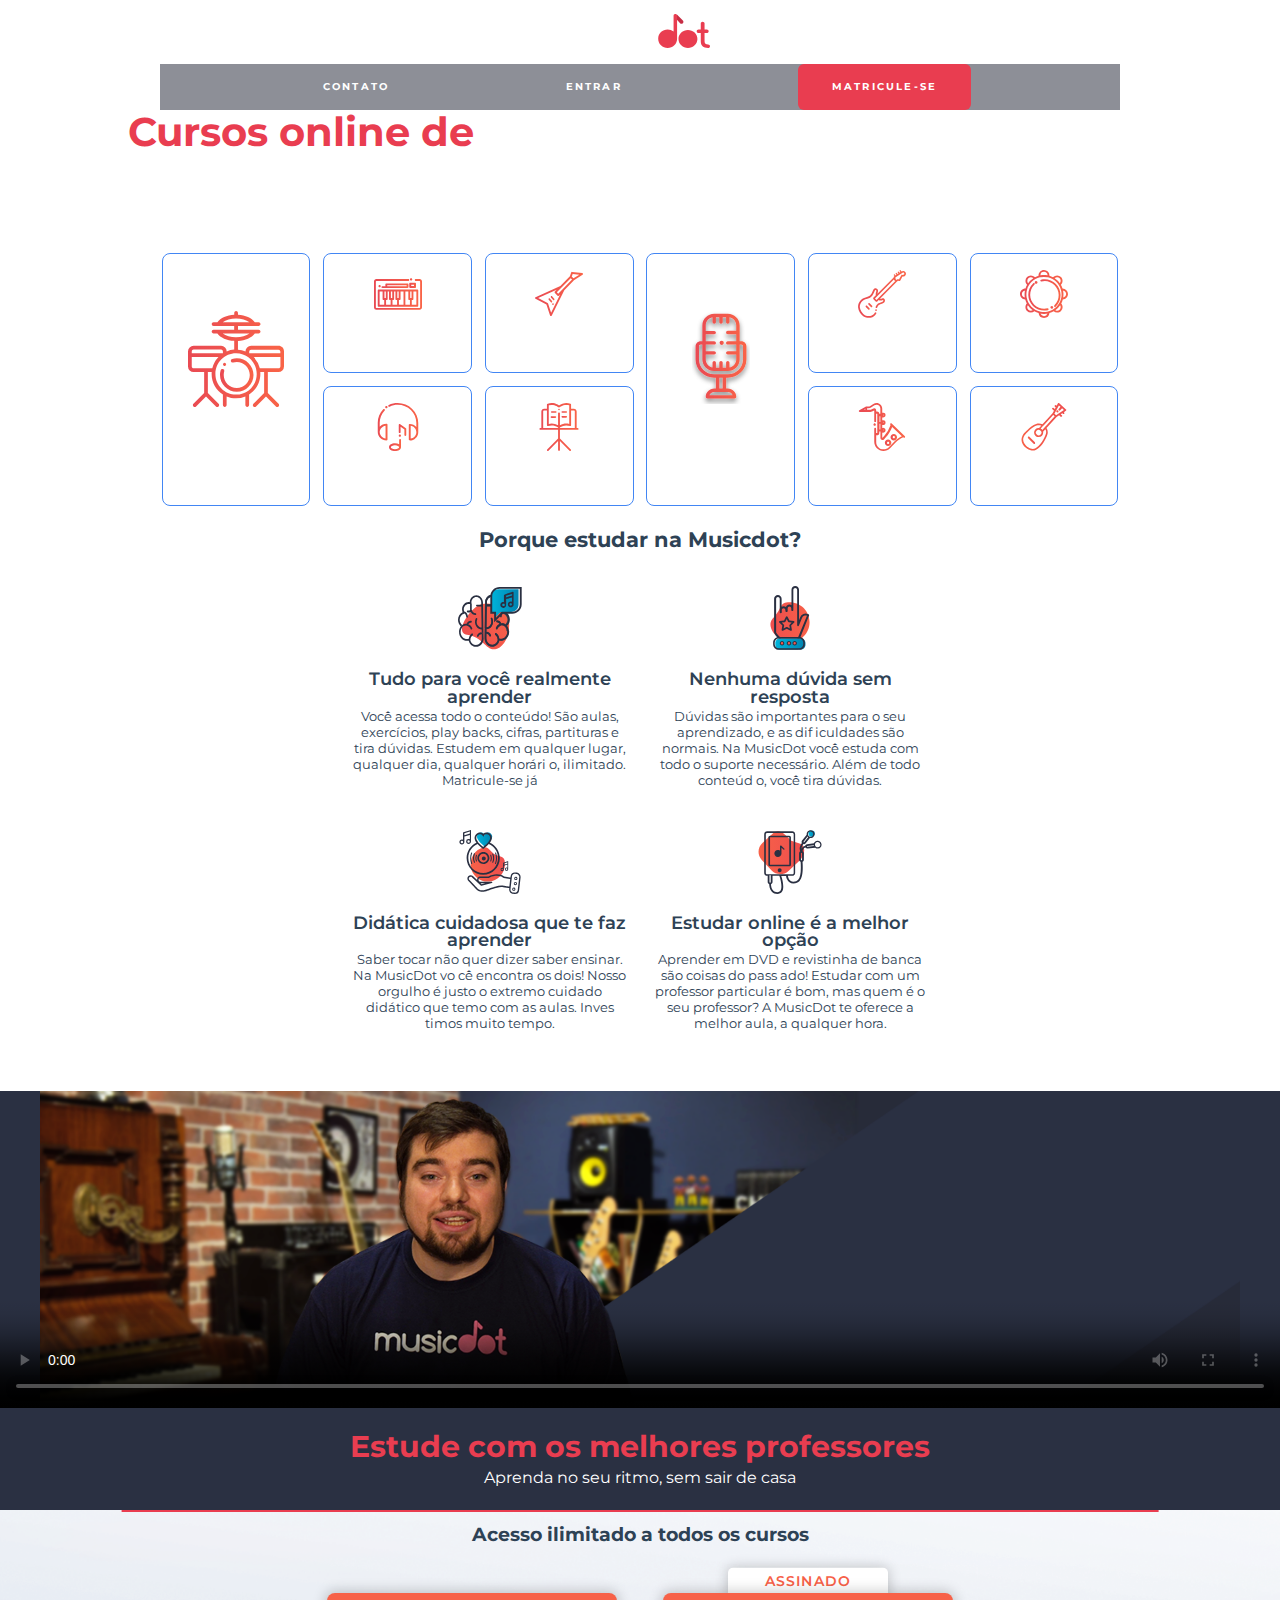
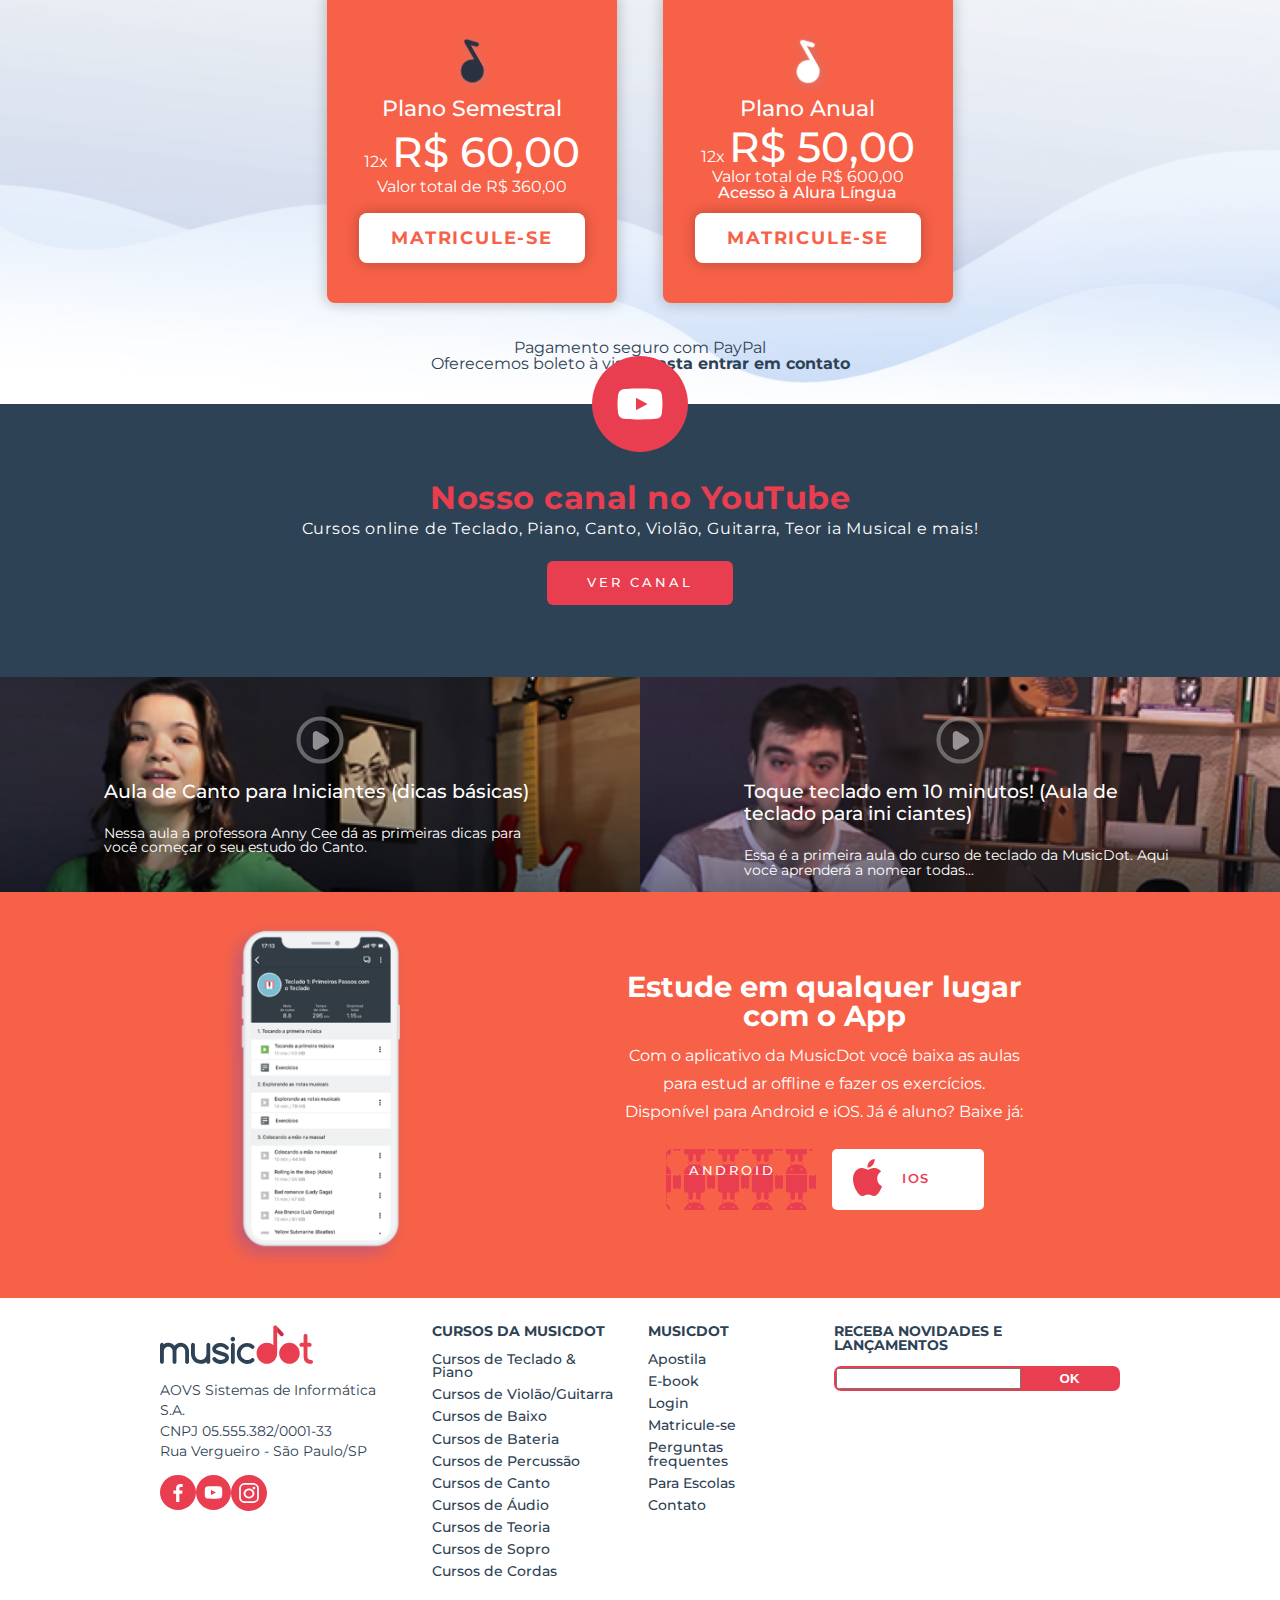
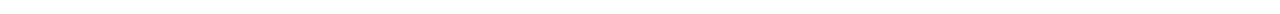
==== commit b96a3624: "Chamada APP adicionado" ====
--- a/index.html
+++ b/index.html
@@ -21,6 +21,7 @@
     <link rel="stylesheet" href="css/planos.css" />
     <link rel="stylesheet" href="css/beneficios.css" />
     <link rel="stylesheet" href="css/chamada-youtube.css" />
+    <link rel="stylesheet" href="css/chamada-app.css" />
   </head>
 
   <body>
@@ -236,6 +237,28 @@
             </p>
           </a>
         </article>
+      </section>
+
+      <section class="chamada__aplicativo">
+        <h2 class="aplicativo__titulo">Estude em qualquer lugar com o App</h2>
+
+        <p class="aplicativo__texto">
+          Com o aplicativo da MusicDot você baixa as aulas para estud ar offline
+          e fazer os exercícios. Disponível para Android e iOS. Já é aluno?
+          <strong class="texto- destaque">Baixe já:</strong>
+        </p>
+
+        <a
+          href="https://play.google.com/store/apps/details?id=br.com.musicdot&hl=en"
+          class="apl icativo__button app__download--android botao"
+          >Android</a
+        >
+
+        <a
+          href="https://apps.apple.com/br/app/musicdot/id1333842849"
+          class="aplicativo__button app__download--ios botao"
+          >iOS</a
+        >
       </section>
     </main>
 
--- a/css/chamada-app.css
+++ b/css/chamada-app.css
@@ -0,0 +1,220 @@
+.chamada__aplicativo {
+
+    color: #fff;
+
+    text-align: center;
+
+    background-color: #f76148;
+
+    padding: 2rem 7.5%;
+
+    display: grid;
+
+    grid-template-columns: 1fr 1fr;
+
+    grid-template-rows: auto;
+
+    justify-items: center;
+}
+
+.aplicativo__titulo {
+
+    font-size: 1.2rem;
+
+    font-weight: 700;
+
+    margin-bottom: .8rem;
+
+    line-height: 24px;
+
+    grid-column-end: span 2;
+}
+
+.aplicativo__texto {
+
+    line-height: 20px;
+
+    margin-bottom: 15px;
+
+    grid-column-end: span 2;
+}
+
+.texto__destaque {
+
+    font-weight: 600;
+}
+
+.chamada__aplicativo__button--wrapper {
+
+    display: flex;
+
+    justify-content: space-evenly;
+}
+
+.aplicativo__button {
+
+    color: #e93d50;
+
+    font-weight: 600;
+
+    letter-spacing: 1.6px;
+
+    text-transform: uppercase;
+
+    background-color: #fff;
+
+    border: none;
+
+    border-radius: 5px;
+
+    width: 5.9rem;
+
+    padding: 1rem 0 1rem 1rem;
+
+    box-sizing: border-box;
+
+    font-size: .5rem;
+
+    background-size: 1.2rem;
+
+    background-repeat: no-repeat;
+}
+
+.app__download--android {
+
+    background-image: url(../img/icone-android-logo.svg);
+
+    background-position: left .5rem center;
+
+    padding-left: 1.4rem;
+}
+
+.app__download--ios {
+
+    background-image: url(../img/icone-apple-logo.svg);
+
+    background-position: left 1rem top .4rem;
+}
+
+.aplicativo--icone {
+
+    width: 1.2rem;
+
+    height: 1.2rem;
+
+    margin-right: .2rem;
+
+    vertical-align: middle;
+}
+
+@media(min-width:768px) {
+
+    .chamada__aplicativo {
+
+        background-image: url(../img/mockup-app.png);
+
+        background-size: 12rem;
+
+        background-position: left 20% center;
+
+        background-repeat: no-repeat;
+
+        padding: 5rem 20%;
+
+        grid-template-columns: 1fr 9rem 9rem;
+
+        column-gap: 1rem;
+
+        grid-template-areas:
+
+            ". titulo titulo"
+
+            ". texto texto"
+
+            ". android ios";
+
+    }
+
+
+    .aplicativo__titulo {
+
+        font-size: 1.5rem;
+
+        line-height: 29px;
+
+        grid-area: titulo;
+
+    }
+
+
+    .aplicativo__texto {
+
+        line-height: 28px;
+
+        grid-area: texto;
+
+    }
+
+
+    .app__download--android {
+
+        grid-area: android;
+
+        justify-self: flex-end;
+
+    }
+
+
+    .app__download--ios {
+
+        grid-area: ios;
+
+        justify-self: flex-start;
+
+    }
+}
+
+@media(min-width:1200px) {
+
+    .chamada__aplicativo {
+
+        grid-template-columns: 1fr 12rem 12rem;
+
+    }
+
+
+    .aplicativo__titulo {
+
+        font-size: 1.8rem;
+
+    }
+
+
+    .aplicativo__button {
+
+        width: 9.5rem;
+
+        font-size: .8rem;
+
+        background-size: 1.8rem;
+
+        padding: 1.5rem 0 1.5rem 1rem;
+
+    }
+
+
+    .app__download--android {
+
+        background-position: left .7rem top .8rem;
+
+        padding-left: 1.4rem;
+
+    }
+
+
+    .app__download--ios {
+
+        background-position: left 1.3rem top .6rem;
+
+    }
+}